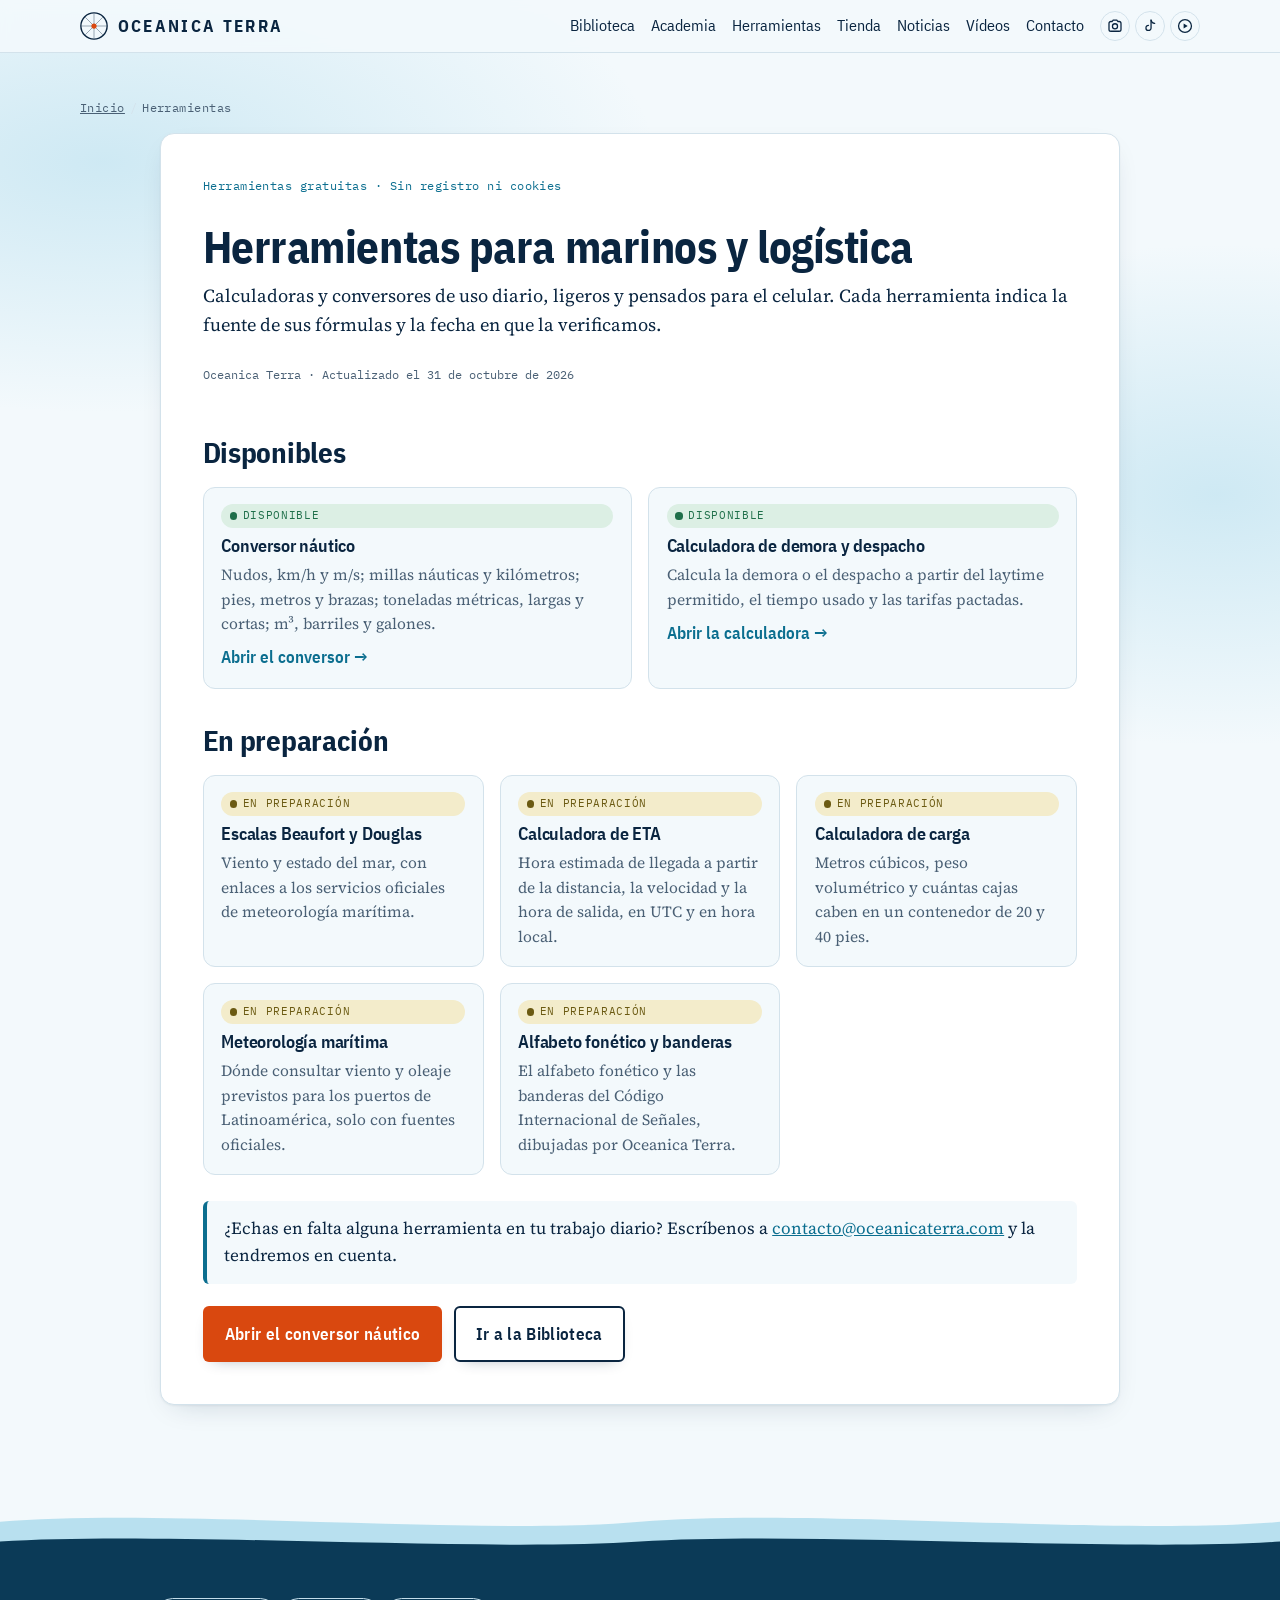
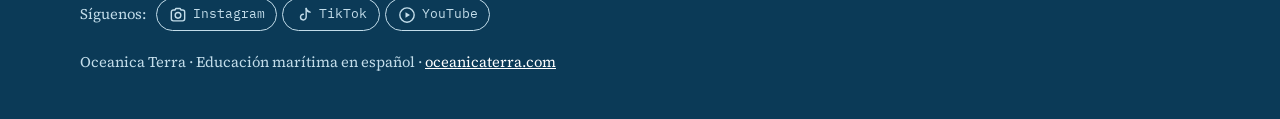
==== herramientas/index.html @ 33fe2b41 "Herramientas: página índice /herramientas/ y conversor náutico (velocidad, distancia, calado, masa, " ====
<!doctype html>
<html lang="es">
<head>
<meta charset="utf-8">
<meta name="viewport" content="width=device-width, initial-scale=1, viewport-fit=cover">
<title>Herramientas para marinos y logística · Oceanica Terra</title>
<meta name="description" content="Herramientas gratuitas para marinos y profesionales de la logística: conversor náutico, calculadora de demora y despacho, y próximamente escalas Beaufort y Douglas, ETA y carga.">
<link rel="canonical" href="https://www.oceanicaterra.com/herramientas/">
<meta name="theme-color" content="#0B2545">
<meta property="og:type" content="website">
<meta property="og:locale" content="es_ES">
<meta property="og:site_name" content="Oceanica Terra">
<meta property="og:title" content="Herramientas para marinos y logística">
<meta property="og:description" content="Herramientas gratuitas para marinos y profesionales de la logística: conversor náutico, calculadora de demora y despacho, y próximamente escalas Beaufort y Douglas, ETA y carga.">
<meta property="og:url" content="https://www.oceanicaterra.com/herramientas/">
<meta property="og:image" content="https://www.oceanicaterra.com/assets/og-oceanica-terra.jpg">
<meta property="og:image:width" content="1200">
<meta property="og:image:height" content="630">
<meta name="twitter:card" content="summary_large_image">
<link rel="icon" href="data:image/svg+xml,%3Csvg xmlns='http://www.w3.org/2000/svg' viewBox='0 0 32 32'%3E%3Ccircle cx='16' cy='16' r='15' fill='%230B2545'/%3E%3Ccircle cx='16' cy='16' r='4' fill='%23D9480F'/%3E%3C/svg%3E">
<link rel="preconnect" href="https://fonts.googleapis.com">
<link rel="preconnect" href="https://fonts.gstatic.com" crossorigin>
<link rel="stylesheet" href="https://fonts.googleapis.com/css2?family=IBM+Plex+Mono:wght@400;500&family=IBM+Plex+Sans+Condensed:wght@500;600;700&family=Source+Serif+4:ital,opsz,wght@0,8..60,400;0,8..60,600;1,8..60,400&display=swap">
<link rel="stylesheet" href="/assets/sitio.css">
<script type="application/ld+json">{"@context": "https://schema.org", "@type": "CollectionPage", "name": "Herramientas para marinos y logística", "description": "Herramientas gratuitas para marinos y profesionales de la logística: conversor náutico, calculadora de demora y despacho, y próximamente escalas Beaufort y Douglas, ETA y carga.", "inLanguage": "es", "url": "https://www.oceanicaterra.com/herramientas/", "publisher": {"@type": "Organization", "name": "Oceanica Terra", "url": "https://www.oceanicaterra.com/"}}</script>
</head>
<body>
<header class="top">
  <div class="wrap">
    <a class="brand" href="/" aria-label="Oceanica Terra, inicio">
      <svg viewBox="0 0 32 32" aria-hidden="true">
        <circle cx="16" cy="16" r="15" fill="none" stroke="currentColor" stroke-width="1.6"/>
        <path d="M16 2 L16 30 M2 16 L30 16 M6 6 L26 26 M26 6 L6 26" stroke="currentColor" stroke-width=".8" opacity=".55"/>
        <circle cx="16" cy="16" r="3" fill="#D9480F"/>
      </svg>
      <span>OCEANICA TERRA</span>
    </a>
    <nav class="links" aria-label="Secciones">
      <a href="/#biblioteca">Biblioteca</a>
      <a href="/#academia">Academia</a>
      <a href="/herramientas/">Herramientas</a>
      <a href="/#publicaciones">Tienda</a>
      <a href="/#actualidad">Noticias</a>
      <a href="/#videos">Vídeos</a>
      <a href="/#contacto">Contacto</a>
      <span class="social" role="group" aria-label="Redes sociales de Oceanica Terra"><a href="https://www.instagram.com/oceanicaterra/" target="_blank" rel="noopener" title="Oceanica Terra en Instagram" aria-label="Oceanica Terra en Instagram (se abre en otra pestaña)"><svg viewBox="0 0 24 24" aria-hidden="true"><path d="M4 8.5A2.5 2.5 0 0 1 6.5 6h1.8l1.2-1.8h5l1.2 1.8h1.8A2.5 2.5 0 0 1 20 8.5v8A2.5 2.5 0 0 1 17.5 19h-11A2.5 2.5 0 0 1 4 16.5z" fill="none" stroke="currentColor" stroke-width="1.7" stroke-linejoin="round"/><circle cx="12" cy="12.4" r="3.4" fill="none" stroke="currentColor" stroke-width="1.7"/></svg><span>Instagram</span></a><a href="https://www.tiktok.com/@oceanicaterra" target="_blank" rel="noopener" title="Oceanica Terra en TikTok" aria-label="Oceanica Terra en TikTok (se abre en otra pestaña)"><svg viewBox="0 0 24 24" aria-hidden="true"><path d="M13.4 4.2v10.3a3.4 3.4 0 1 1-3.4-3.4" fill="none" stroke="currentColor" stroke-width="1.7" stroke-linecap="round" stroke-linejoin="round"/><path d="M13.4 4.2c.5 2.5 2.2 4.1 4.8 4.3" fill="none" stroke="currentColor" stroke-width="1.7" stroke-linecap="round"/></svg><span>TikTok</span></a><a href="https://www.youtube.com/channel/UCG6881kVqyRiSnb0mSk_nrA" target="_blank" rel="noopener" title="Oceanica Terra en YouTube" aria-label="Oceanica Terra en YouTube (se abre en otra pestaña)"><svg viewBox="0 0 24 24" aria-hidden="true"><circle cx="12" cy="12" r="8.6" fill="none" stroke="currentColor" stroke-width="1.7"/><path d="M10.2 8.6v6.8l5.4-3.4z" fill="currentColor"/></svg><span>YouTube</span></a></span>
    </nav>
  </div>
</header>
<main class="page">
  <div class="wrap">
    <nav class="crumbs" aria-label="Miga de pan"><ol><li><a href="/">Inicio</a></li><li aria-current="page">Herramientas</li></ol></nav>
    <article class="doc wide">
      <div class="doc-head">
        <p class="meta">Herramientas gratuitas · Sin registro ni cookies</p>
        <h1>Herramientas para marinos y logística</h1>
        <p class="doc-lede">Calculadoras y conversores de uso diario, ligeros y pensados para el celular. Cada herramienta indica la fuente de sus fórmulas y la fecha en que la verificamos.</p>
        <p class="byline">Oceanica Terra · Actualizado el 31 de octubre de 2026</p>
      </div>

      <h2>Disponibles</h2>
      <div class="tools-grid">
        <a class="tool-card" id="conversor" href="/herramientas/conversor-nautico.html">
          <span class="chip on">Disponible</span>
          <h3>Conversor náutico</h3>
          <p>Nudos, km/h y m/s; millas náuticas y kilómetros; pies, metros y brazas; toneladas métricas, largas y cortas; m³, barriles y galones.</p>
          <span class="go">Abrir el conversor →</span>
        </a>
        <a class="tool-card" href="/#ejercicios">
          <span class="chip on">Disponible</span>
          <h3>Calculadora de demora y despacho</h3>
          <p>Calcula la demora o el despacho a partir del laytime permitido, el tiempo usado y las tarifas pactadas.</p>
          <span class="go">Abrir la calculadora →</span>
        </a>
      </div>

      <h2>En preparación</h2>
      <div class="tools-grid">
        <div class="tool-card"><span class="chip soon">En preparación</span><h3>Escalas Beaufort y Douglas</h3><p>Viento y estado del mar, con enlaces a los servicios oficiales de meteorología marítima.</p></div>
        <div class="tool-card"><span class="chip soon">En preparación</span><h3>Calculadora de ETA</h3><p>Hora estimada de llegada a partir de la distancia, la velocidad y la hora de salida, en UTC y en hora local.</p></div>
        <div class="tool-card"><span class="chip soon">En preparación</span><h3>Calculadora de carga</h3><p>Metros cúbicos, peso volumétrico y cuántas cajas caben en un contenedor de 20 y 40 pies.</p></div>
        <div class="tool-card"><span class="chip soon">En preparación</span><h3>Meteorología marítima</h3><p>Dónde consultar viento y oleaje previstos para los puertos de Latinoamérica, solo con fuentes oficiales.</p></div>
        <div class="tool-card"><span class="chip soon">En preparación</span><h3>Alfabeto fonético y banderas</h3><p>El alfabeto fonético y las banderas del Código Internacional de Señales, dibujadas por Oceanica Terra.</p></div>
      </div>

      <div class="note">¿Echas en falta alguna herramienta en tu trabajo diario? Escríbenos a <a href="mailto:contacto@oceanicaterra.com?subject=Idea de herramienta">contacto@oceanicaterra.com</a> y la tendremos en cuenta.</div>
      <div class="ctas">
        <a class="btn btn-primary" href="/herramientas/conversor-nautico.html">Abrir el conversor náutico</a>
        <a class="btn btn-ghost" href="/#biblioteca">Ir a la Biblioteca</a>
      </div>
    </article>
  </div>
</main>
<div class="shore" aria-hidden="true"><svg class="s1" viewBox="0 0 2880 100" preserveAspectRatio="none"><path d="M0 40 C180 24 540 56 720 40 C900 24 1260 56 1440 40 C1620 24 1980 56 2160 40 C2340 24 2700 56 2880 40 V100 H0 Z"/></svg><svg class="s2" viewBox="0 0 2880 100" preserveAspectRatio="none"><path d="M0 62 C180 50 540 74 720 62 C900 50 1260 74 1440 62 C1620 50 1980 74 2160 62 C2340 50 2700 74 2880 62 V100 H0 Z"/></svg></div>
<footer>
  <div class="wrap">
    <p class="social-row">Síguenos: <span class="social foot" role="group" aria-label="Redes sociales de Oceanica Terra"><a href="https://www.instagram.com/oceanicaterra/" target="_blank" rel="noopener" title="Oceanica Terra en Instagram" aria-label="Oceanica Terra en Instagram (se abre en otra pestaña)"><svg viewBox="0 0 24 24" aria-hidden="true"><path d="M4 8.5A2.5 2.5 0 0 1 6.5 6h1.8l1.2-1.8h5l1.2 1.8h1.8A2.5 2.5 0 0 1 20 8.5v8A2.5 2.5 0 0 1 17.5 19h-11A2.5 2.5 0 0 1 4 16.5z" fill="none" stroke="currentColor" stroke-width="1.7" stroke-linejoin="round"/><circle cx="12" cy="12.4" r="3.4" fill="none" stroke="currentColor" stroke-width="1.7"/></svg><span>Instagram</span></a><a href="https://www.tiktok.com/@oceanicaterra" target="_blank" rel="noopener" title="Oceanica Terra en TikTok" aria-label="Oceanica Terra en TikTok (se abre en otra pestaña)"><svg viewBox="0 0 24 24" aria-hidden="true"><path d="M13.4 4.2v10.3a3.4 3.4 0 1 1-3.4-3.4" fill="none" stroke="currentColor" stroke-width="1.7" stroke-linecap="round" stroke-linejoin="round"/><path d="M13.4 4.2c.5 2.5 2.2 4.1 4.8 4.3" fill="none" stroke="currentColor" stroke-width="1.7" stroke-linecap="round"/></svg><span>TikTok</span></a><a href="https://www.youtube.com/channel/UCG6881kVqyRiSnb0mSk_nrA" target="_blank" rel="noopener" title="Oceanica Terra en YouTube" aria-label="Oceanica Terra en YouTube (se abre en otra pestaña)"><svg viewBox="0 0 24 24" aria-hidden="true"><circle cx="12" cy="12" r="8.6" fill="none" stroke="currentColor" stroke-width="1.7"/><path d="M10.2 8.6v6.8l5.4-3.4z" fill="currentColor"/></svg><span>YouTube</span></a></span></p>
    <p>Oceanica Terra · Educación marítima en español · <a href="/">oceanicaterra.com</a></p>
  </div>
</footer>
</body>
</html>
---- assets/sitio.css ----
/* Oceanica Terra — estilo compartido de las páginas internas (/articulos/, /buques/, /academia/ y 404).
   Mismos colores, tipografías y componentes que index.html. Sin librerías ni cookies. */
:root {
  --paper: #F3F9FC; --surface: #FFFFFF; --ink: #0A2540; --muted: #4A6075; --rule: #D3E2EB;
  --accent: #D9480F; --accent-ink: #0B6E8F; --on-accent: #FFFFFF;
  --good: #1F6F4A; --good-bg: #DCEFE4; --wait: #6B5A12; --wait-bg: #F3ECCB;
  --sea-2: #B5E1F0; --sea-3: #6FC0DE; --sea-line: #BFE3F0; --glow: rgba(111, 192, 222, .28);
  --deep: #0B3A57; --deep-fg: #FFFFFF; --deep-soft: #C3DDEA;
  --shadow: 0 1px 2px rgba(10, 37, 64, .05), 0 10px 28px -14px rgba(10, 37, 64, .22);
  --font-display: "IBM Plex Sans Condensed", "Arial Narrow", "Helvetica Neue", Arial, sans-serif;
  --font-body: "Source Serif 4", Georgia, "Times New Roman", serif;
  --font-mono: "IBM Plex Mono", ui-monospace, "SFMono-Regular", Menlo, Consolas, monospace;
  color-scheme: light;
  padding-top: env(safe-area-inset-top, 0px); padding-bottom: env(safe-area-inset-bottom, 0px);
}
* { box-sizing: border-box; }
html { scroll-behavior: smooth; }
@media (prefers-reduced-motion: reduce) { html { scroll-behavior: auto; } }
body {
  margin: 0; background-color: var(--paper); color: var(--ink);
  background-image:
    radial-gradient(ellipse 70% 45% at 8% 18%, var(--glow), transparent 62%),
    radial-gradient(ellipse 60% 45% at 95% 55%, var(--glow), transparent 62%);
  background-attachment: fixed;
  font-family: var(--font-body); font-size: 1.0625rem; line-height: 1.6;
  -webkit-font-smoothing: antialiased; overflow-wrap: break-word;
}
img, svg { max-width: 100%; }
[hidden] { display: none !important; }
.wrap { max-width: 72rem; margin: 0 auto; padding-left: max(16px, env(safe-area-inset-left, 0px)); padding-right: max(16px, env(safe-area-inset-right, 0px)); }
h1, h2, h3, h4 { font-family: var(--font-display); line-height: 1.12; text-wrap: balance; margin: 0; letter-spacing: -.01em; }
a { color: var(--accent-ink); }
.label { font-family: var(--font-mono); font-size: .74rem; letter-spacing: .12em; text-transform: uppercase; color: var(--muted); }
.muted { color: var(--muted); }
:focus-visible { outline: 2px solid var(--accent); outline-offset: 3px; border-radius: 2px; }
.chip { display: inline-flex; align-items: center; gap: .35rem; font-family: var(--font-mono); font-size: .7rem; letter-spacing: .06em; text-transform: uppercase; padding: .18rem .55rem; border-radius: 999px; white-space: nowrap; }
.chip::before { content: ""; width: .45rem; height: .45rem; border-radius: 50%; background: currentColor; }
.chip.on { color: var(--good); background: var(--good-bg); }
.chip.soon { color: var(--wait); background: var(--wait-bg); }

/* Cabecera */
header.top { position: sticky; top: env(safe-area-inset-top, 0px); z-index: 5; background: color-mix(in srgb, var(--paper) 93%, transparent); backdrop-filter: blur(6px); border-bottom: 1px solid var(--rule); }
header.top .wrap { display: flex; align-items: center; justify-content: space-between; gap: .8rem 1.2rem; padding-block: .7rem; flex-wrap: wrap; }
.brand { display: flex; align-items: center; gap: .6rem; text-decoration: none; color: var(--ink); }
.brand svg { width: 28px; height: 28px; flex: none; }
.brand span { font-family: var(--font-display); font-weight: 700; font-size: 1.05rem; letter-spacing: .14em; }
nav.links { display: flex; gap: .4rem 1rem; flex-wrap: wrap; align-items: center; font-family: var(--font-display); font-size: .98rem; }
nav.links a { color: var(--ink); text-decoration: none; }
nav.links a:hover { color: var(--accent-ink); }
.social { display: inline-flex; gap: .35rem; align-items: center; }
.social a { display: inline-flex; align-items: center; gap: .3rem; padding: .22rem .55rem; border: 1px solid var(--rule); border-radius: 999px; color: var(--ink); text-decoration: none; font-family: var(--font-mono); font-size: .74rem; line-height: 1; }
.social a:hover, .social a:focus-visible { color: var(--accent-ink); border-color: currentColor; }
.social svg { width: 18px; height: 18px; flex: none; }
header.top .social span { position: absolute; width: 1px; height: 1px; overflow: hidden; clip: rect(0 0 0 0); white-space: nowrap; }
header.top .social a { padding: .3rem; }
.social.foot a { color: var(--deep-soft); border-color: currentColor; font-size: .8rem; padding: .35rem .7rem; }
.social.foot a:hover, .social.foot a:focus-visible { color: #fff; }
.social.foot svg { width: 20px; height: 20px; }
.social-row { display: flex; flex-wrap: wrap; align-items: center; gap: .6rem; margin: 0; }

/* Botones */
.btn { box-shadow: 0 6px 16px -10px rgba(10, 37, 64, .45); display: inline-flex; align-items: center; justify-content: center; gap: .5rem; font-family: var(--font-display); font-weight: 600; font-size: 1.05rem; letter-spacing: .02em; padding: .78rem 1.25rem; border-radius: 6px; text-decoration: none; cursor: pointer; border: 2px solid transparent; }
.btn-primary { background: var(--accent); color: var(--on-accent); }
.btn-primary:hover { filter: brightness(1.06); }
.btn-ghost { border-color: var(--ink); color: var(--ink); background: transparent; }
.btn-ghost:hover { background: var(--surface); }
.ctas { display: flex; flex-wrap: wrap; gap: .7rem; margin-top: 1.4rem; }

/* Miga de pan */
.crumbs { font-family: var(--font-mono); font-size: .76rem; letter-spacing: .04em; color: var(--muted); margin: 1.6rem 0 0; }
.crumbs ol { list-style: none; display: flex; flex-wrap: wrap; gap: .3rem; padding: 0; margin: 0; }
.crumbs li + li::before { content: "/"; margin-right: .3rem; color: var(--rule); }
.crumbs a { color: var(--muted); }

/* Página de lectura (artículo, guía, lección) */
.page { padding-block: 1.2rem 3rem; }
.doc { background: var(--surface); border: 1px solid var(--rule); border-radius: 14px; box-shadow: var(--shadow); padding: clamp(1.2rem, 4vw, 2.6rem); max-width: 50rem; margin: 1rem auto 0; }
.doc-head { display: grid; gap: .6rem; margin-bottom: 1.6rem; }
.doc-head .meta { font-family: var(--font-mono); font-size: .76rem; color: var(--accent-ink); letter-spacing: .04em; }
.doc-head h1 { font-size: clamp(1.9rem, 5vw, 2.8rem); font-weight: 700; }
.doc-lede { font-size: 1.15rem; color: var(--ink); }
.byline { font-family: var(--font-mono); font-size: .76rem; color: var(--muted); }
.doc h2 { font-size: clamp(1.4rem, 3.4vw, 1.8rem); font-weight: 700; margin: 2.2rem 0 .7rem; }
.doc h3 { font-size: 1.18rem; font-weight: 600; margin: 1.6rem 0 .5rem; }
.doc p { margin: 0 0 1rem; }
.doc ul, .doc ol { margin: 0 0 1rem; padding-left: 1.4rem; }
.doc li { margin-bottom: .35rem; }
.doc .table-wrap { overflow-x: auto; margin: 0 0 1.2rem; }
.doc table { border-collapse: collapse; width: 100%; font-size: .96rem; }
.doc th, .doc td { text-align: left; vertical-align: top; padding: .55rem .6rem; border-bottom: 1px solid var(--rule); }
.doc th { font-family: var(--font-mono); font-size: .72rem; letter-spacing: .08em; text-transform: uppercase; color: var(--muted); font-weight: 500; }
.doc figure { margin: 1.4rem 0; }
.doc figcaption { font-size: .9rem; color: var(--muted); margin-top: .4rem; }
.note { background: var(--paper); border-left: 4px solid var(--accent-ink); border-radius: 6px; padding: .9rem 1.1rem; margin: 0 0 1.2rem; }
.note.warn { border-left-color: var(--accent); }
.sources { border-top: 1px solid var(--rule); margin-top: 2.4rem; padding-top: 1.2rem; font-size: .95rem; }
.sources h2 { margin-top: 0; font-size: 1.2rem; }
.sources li { margin-bottom: .5rem; }
.disclaimer { font-size: .9rem; color: var(--muted); margin-top: 1.6rem; }

/* Pie */
.shore { position: relative; height: clamp(50px, 7vw, 90px); overflow: hidden; margin-top: 2rem; }
.shore svg { position: absolute; bottom: -1px; left: 0; width: 200%; max-width: none; height: 100%; }
.shore .s1 path { fill: var(--sea-3); opacity: .45; }
.shore .s2 path { fill: var(--deep); }
@media (prefers-reduced-motion: no-preference) {
  .shore .s1 { animation: drift 30s linear infinite reverse; }
  .shore .s2 { animation: drift 22s linear infinite; }
}
@keyframes drift { from { transform: translateX(0); } to { transform: translateX(-50%); } }
footer { background: var(--deep); padding-block: 1.5rem 2.8rem; font-size: .92rem; color: var(--deep-soft); }
footer .wrap { display: grid; gap: 1.2rem; }
footer a { color: var(--deep-fg); }
footer p { margin: 0; }

@media (max-width: 640px) {
  header.top .wrap { padding-block: .55rem; }
  nav.links { font-size: .92rem; gap: .3rem .8rem; }
  .doc { border-radius: 10px; }
}

/* Herramientas (/herramientas/): conversores y calculadoras ligeras, sin librerías */
.doc.wide { max-width: 60rem; }
.tools-grid { display: grid; gap: 1rem; grid-template-columns: repeat(auto-fit, minmax(15.5rem, 1fr)); margin: 1.2rem 0 1.6rem; }
.tool-card { display: grid; gap: .45rem; align-content: start; background: var(--paper); border: 1px solid var(--rule); border-radius: 12px; padding: 1rem 1.1rem; text-decoration: none; color: var(--ink); }
a.tool-card:hover, a.tool-card:focus-visible { border-color: var(--accent-ink); box-shadow: var(--shadow); }
.tool-card h3 { margin: 0; font-size: 1.15rem; }
.tool-card p { margin: 0; font-size: .97rem; color: var(--muted); }
.tool-card .go { font-family: var(--font-display); font-weight: 600; color: var(--accent-ink); }
.conv { background: var(--paper); border: 1px solid var(--rule); border-radius: 12px; padding: 1rem 1.1rem 1.1rem; margin: 0 0 1.2rem; }
.conv h2 { margin: 0 0 .25rem; font-size: 1.25rem; }
.conv > p { margin: 0 0 .8rem; font-size: .95rem; color: var(--muted); }
.conv-fields { display: grid; gap: .7rem; grid-template-columns: repeat(auto-fit, minmax(10.5rem, 1fr)); }
.conv label { display: grid; gap: .25rem; font-family: var(--font-mono); font-size: .74rem; letter-spacing: .04em; color: var(--muted); }
.conv input { width: 100%; min-width: 0; font: 600 1.15rem/1.2 var(--font-mono); color: var(--ink); background: var(--surface); border: 1px solid var(--rule); border-radius: 8px; padding: .6rem .7rem; }
.conv input:focus { outline: 2px solid var(--accent-ink); outline-offset: 1px; border-color: transparent; }
.conv input[aria-invalid="true"] { border-color: var(--accent); }
.conv .err { min-height: 1.2em; margin: .4rem 0 0; font-size: .85rem; color: var(--accent); }
.conv .reset { margin-top: .4rem; font: 500 .8rem var(--font-mono); background: none; border: 1px solid var(--rule); border-radius: 999px; padding: .25rem .7rem; color: var(--muted); cursor: pointer; }
.conv .reset:hover { color: var(--accent-ink); border-color: currentColor; }
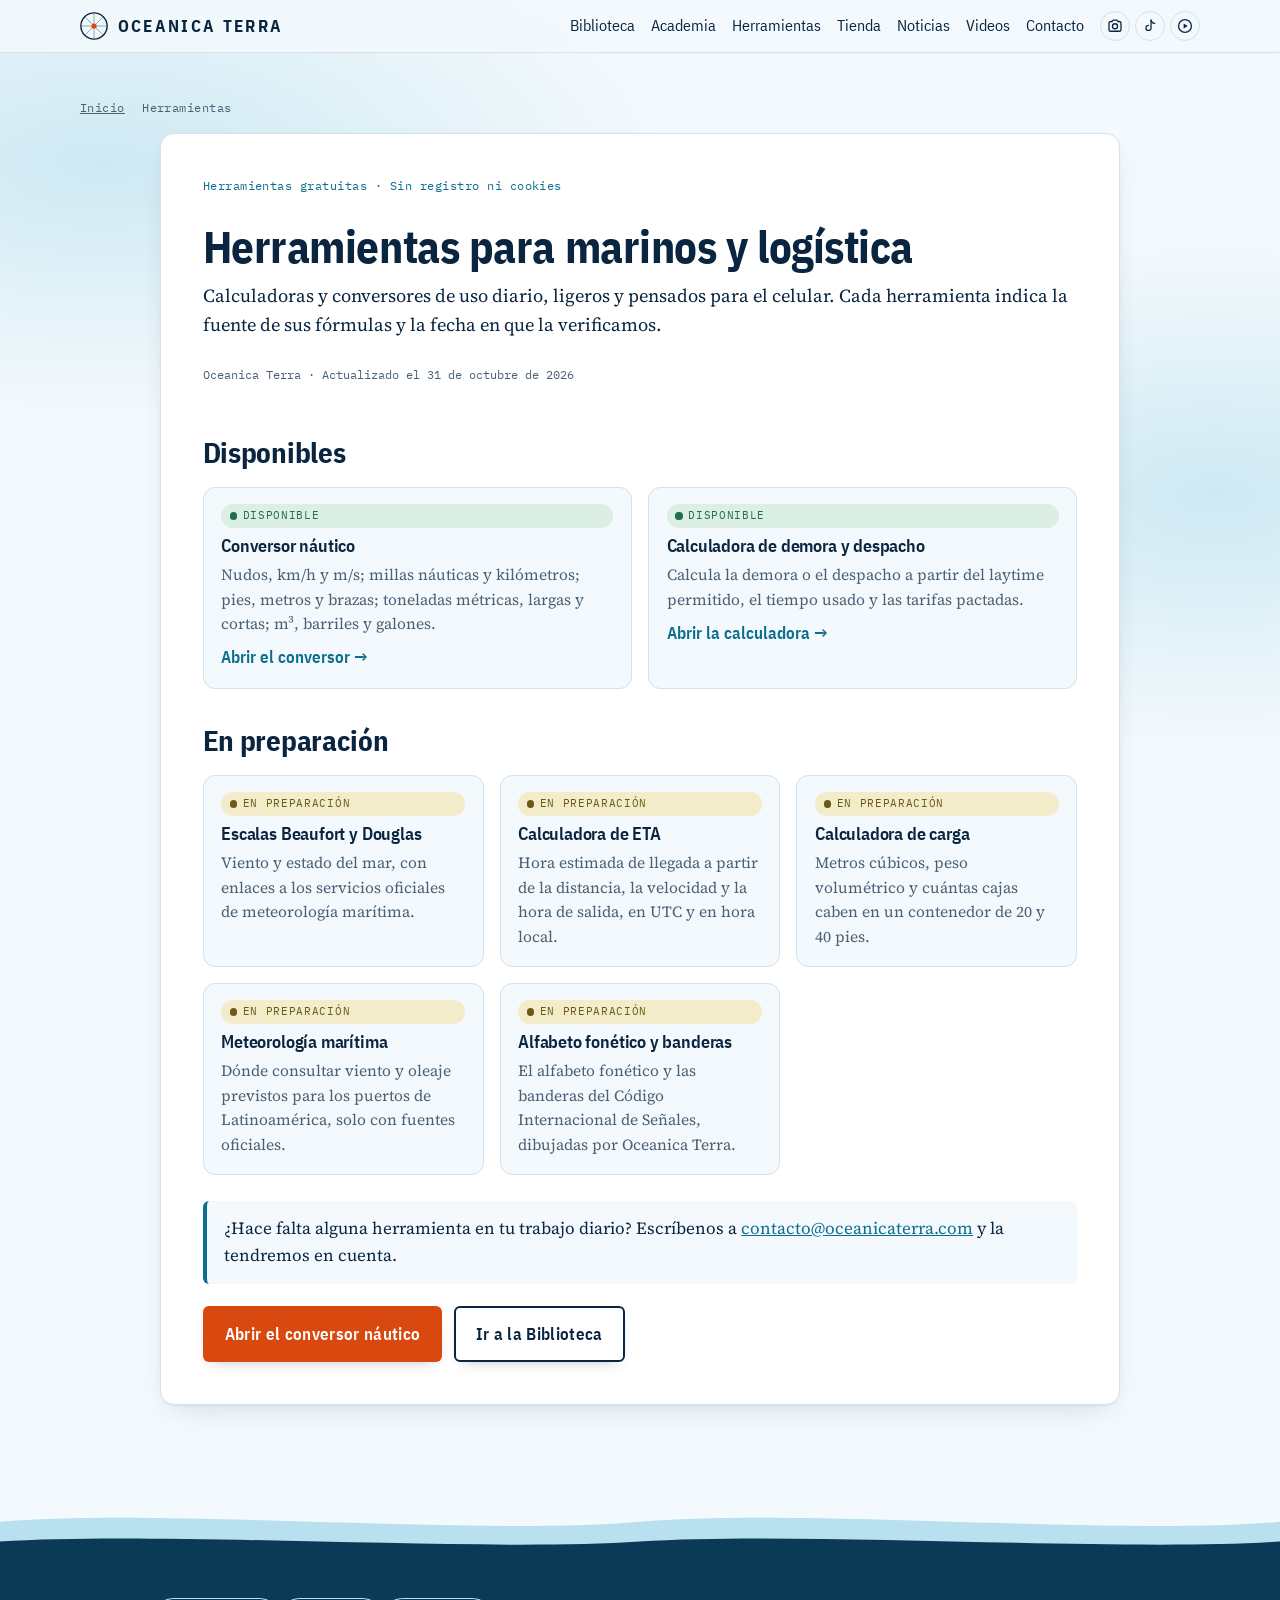
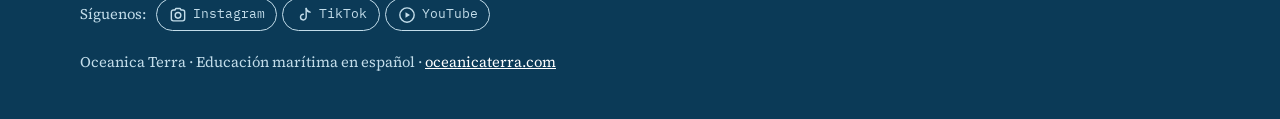
==== commit 56fd2bbe: "Español latinoamericano: videos, podcasts, «¿Hace falta alguna herramienta…?», «en vivo», «al instan" ====
--- a/herramientas/index.html
+++ b/herramientas/index.html
@@ -41,7 +41,7 @@
       <a href="/herramientas/">Herramientas</a>
       <a href="/#publicaciones">Tienda</a>
       <a href="/#actualidad">Noticias</a>
-      <a href="/#videos">Vídeos</a>
+      <a href="/#videos">Videos</a>
       <a href="/#contacto">Contacto</a>
       <span class="social" role="group" aria-label="Redes sociales de Oceanica Terra"><a href="https://www.instagram.com/oceanicaterra/" target="_blank" rel="noopener" title="Oceanica Terra en Instagram" aria-label="Oceanica Terra en Instagram (se abre en otra pestaña)"><svg viewBox="0 0 24 24" aria-hidden="true"><path d="M4 8.5A2.5 2.5 0 0 1 6.5 6h1.8l1.2-1.8h5l1.2 1.8h1.8A2.5 2.5 0 0 1 20 8.5v8A2.5 2.5 0 0 1 17.5 19h-11A2.5 2.5 0 0 1 4 16.5z" fill="none" stroke="currentColor" stroke-width="1.7" stroke-linejoin="round"/><circle cx="12" cy="12.4" r="3.4" fill="none" stroke="currentColor" stroke-width="1.7"/></svg><span>Instagram</span></a><a href="https://www.tiktok.com/@oceanicaterra" target="_blank" rel="noopener" title="Oceanica Terra en TikTok" aria-label="Oceanica Terra en TikTok (se abre en otra pestaña)"><svg viewBox="0 0 24 24" aria-hidden="true"><path d="M13.4 4.2v10.3a3.4 3.4 0 1 1-3.4-3.4" fill="none" stroke="currentColor" stroke-width="1.7" stroke-linecap="round" stroke-linejoin="round"/><path d="M13.4 4.2c.5 2.5 2.2 4.1 4.8 4.3" fill="none" stroke="currentColor" stroke-width="1.7" stroke-linecap="round"/></svg><span>TikTok</span></a><a href="https://www.youtube.com/channel/UCG6881kVqyRiSnb0mSk_nrA" target="_blank" rel="noopener" title="Oceanica Terra en YouTube" aria-label="Oceanica Terra en YouTube (se abre en otra pestaña)"><svg viewBox="0 0 24 24" aria-hidden="true"><circle cx="12" cy="12" r="8.6" fill="none" stroke="currentColor" stroke-width="1.7"/><path d="M10.2 8.6v6.8l5.4-3.4z" fill="currentColor"/></svg><span>YouTube</span></a></span>
     </nav>
@@ -83,7 +83,7 @@
         <div class="tool-card"><span class="chip soon">En preparación</span><h3>Alfabeto fonético y banderas</h3><p>El alfabeto fonético y las banderas del Código Internacional de Señales, dibujadas por Oceanica Terra.</p></div>
       </div>
 
-      <div class="note">¿Echas en falta alguna herramienta en tu trabajo diario? Escríbenos a <a href="mailto:contacto@oceanicaterra.com?subject=Idea de herramienta">contacto@oceanicaterra.com</a> y la tendremos en cuenta.</div>
+      <div class="note">¿Hace falta alguna herramienta en tu trabajo diario? Escríbenos a <a href="mailto:contacto@oceanicaterra.com?subject=Idea de herramienta">contacto@oceanicaterra.com</a> y la tendremos en cuenta.</div>
       <div class="ctas">
         <a class="btn btn-primary" href="/herramientas/conversor-nautico.html">Abrir el conversor náutico</a>
         <a class="btn btn-ghost" href="/#biblioteca">Ir a la Biblioteca</a>
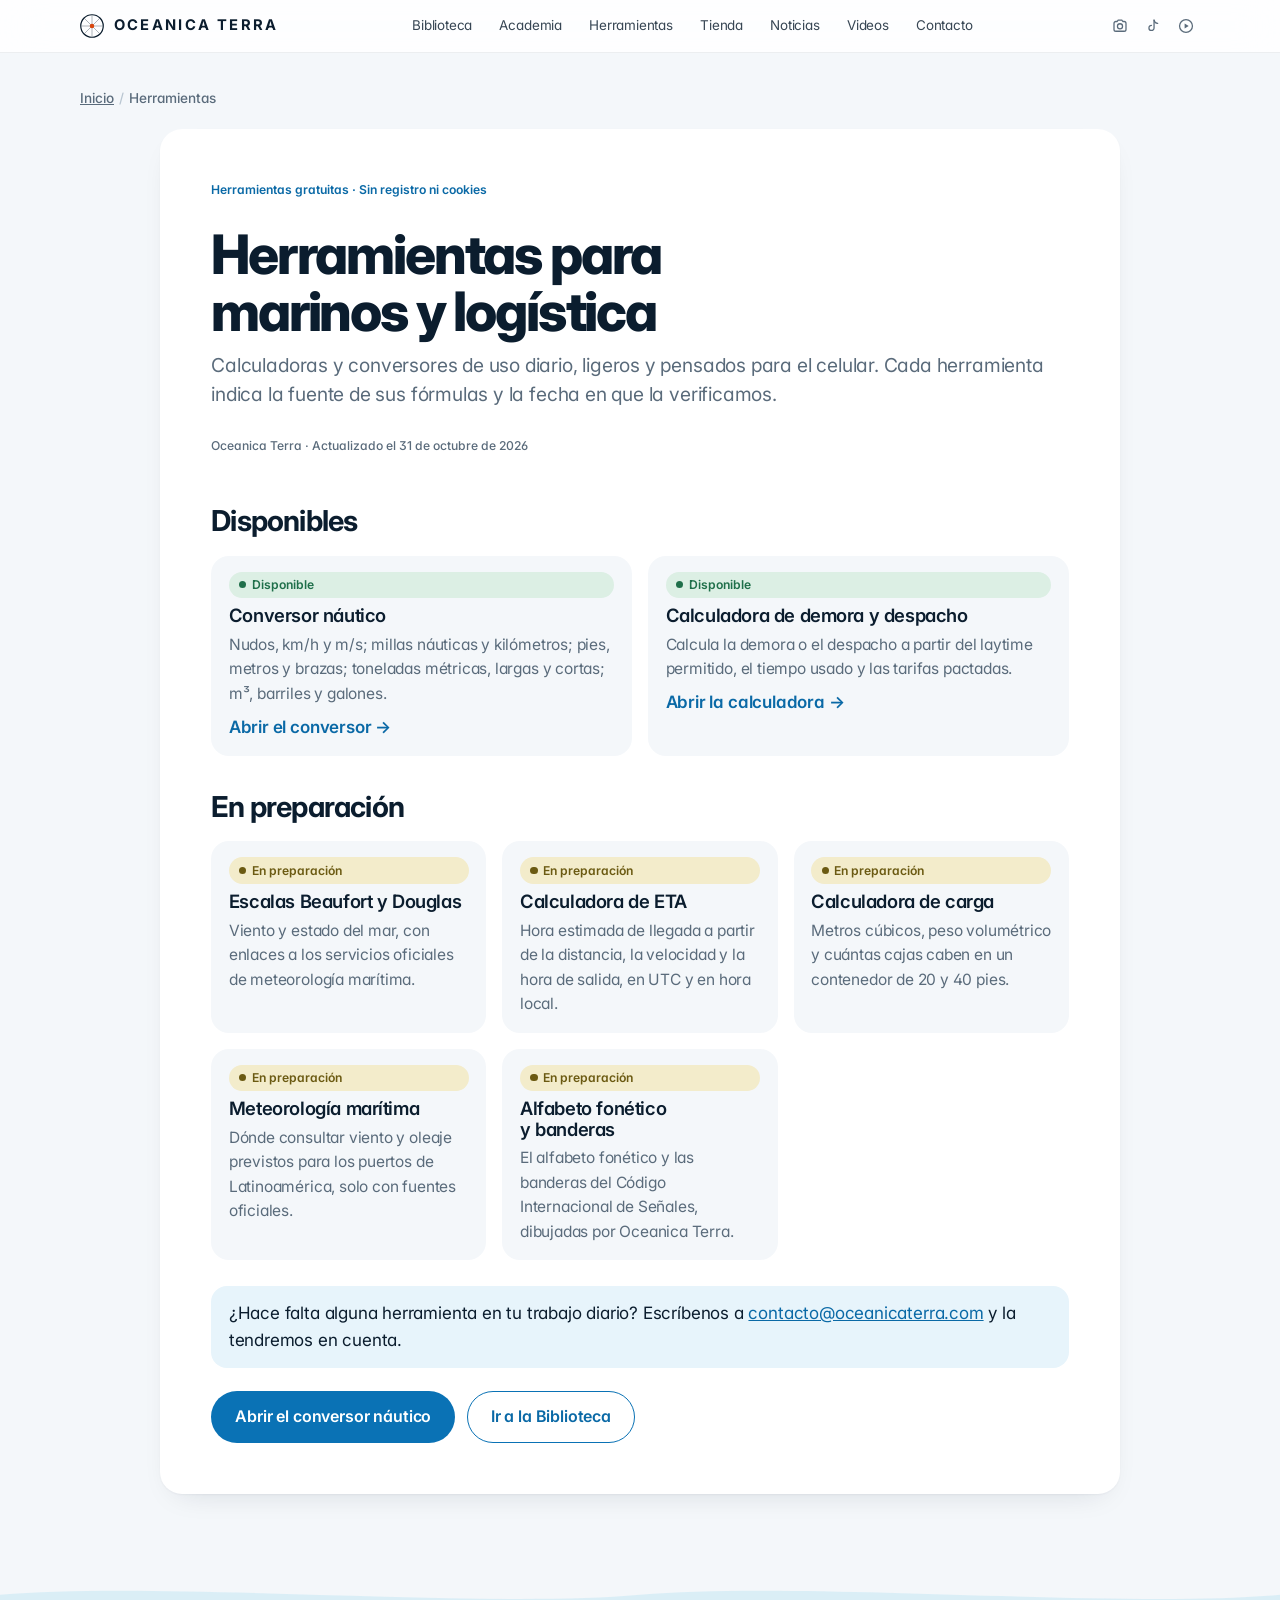
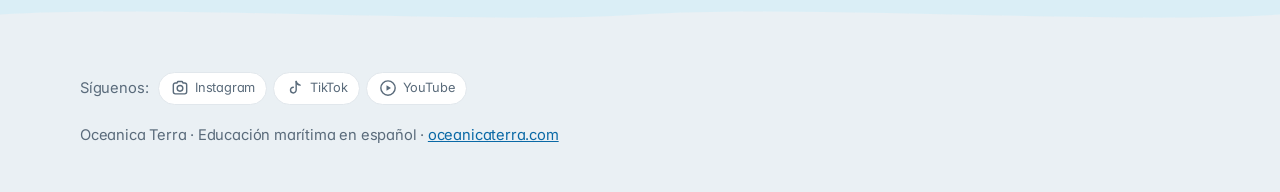
==== commit 7718e4e7: "Diseño B «Apple + mar» en toda la web y guía gratis de GMDSS - Letra Inter (licencia SIL OFL), color" ====
--- a/herramientas/index.html
+++ b/herramientas/index.html
@@ -20,13 +20,13 @@
 <link rel="icon" href="data:image/svg+xml,%3Csvg xmlns='http://www.w3.org/2000/svg' viewBox='0 0 32 32'%3E%3Ccircle cx='16' cy='16' r='15' fill='%230B2545'/%3E%3Ccircle cx='16' cy='16' r='4' fill='%23D9480F'/%3E%3C/svg%3E">
 <link rel="preconnect" href="https://fonts.googleapis.com">
 <link rel="preconnect" href="https://fonts.gstatic.com" crossorigin>
-<link rel="stylesheet" href="https://fonts.googleapis.com/css2?family=IBM+Plex+Mono:wght@400;500&family=IBM+Plex+Sans+Condensed:wght@500;600;700&family=Source+Serif+4:ital,opsz,wght@0,8..60,400;0,8..60,600;1,8..60,400&display=swap">
+<link rel="stylesheet" href="https://fonts.googleapis.com/css2?family=Inter:wght@400;500;600;700;800&display=swap">
 <link rel="stylesheet" href="/assets/sitio.css">
 <script type="application/ld+json">{"@context": "https://schema.org", "@type": "CollectionPage", "name": "Herramientas para marinos y logística", "description": "Herramientas gratuitas para marinos y profesionales de la logística: conversor náutico, calculadora de demora y despacho, y próximamente escalas Beaufort y Douglas, ETA y carga.", "inLanguage": "es", "url": "https://www.oceanicaterra.com/herramientas/", "publisher": {"@type": "Organization", "name": "Oceanica Terra", "url": "https://www.oceanicaterra.com/"}}</script>
 </head>
 <body>
 <header class="top">
-  <div class="wrap">
+  <div class="wrap gn-bar">
     <a class="brand" href="/" aria-label="Oceanica Terra, inicio">
       <svg viewBox="0 0 32 32" aria-hidden="true">
         <circle cx="16" cy="16" r="15" fill="none" stroke="currentColor" stroke-width="1.6"/>
@@ -35,18 +35,14 @@
       </svg>
       <span>OCEANICA TERRA</span>
     </a>
-    <nav class="links" aria-label="Secciones">
-      <a href="/#biblioteca">Biblioteca</a>
-      <a href="/#academia">Academia</a>
-      <a href="/herramientas/">Herramientas</a>
-      <a href="/#publicaciones">Tienda</a>
-      <a href="/#actualidad">Noticias</a>
-      <a href="/#videos">Videos</a>
-      <a href="/#contacto">Contacto</a>
-      <span class="social" role="group" aria-label="Redes sociales de Oceanica Terra"><a href="https://www.instagram.com/oceanicaterra/" target="_blank" rel="noopener" title="Oceanica Terra en Instagram" aria-label="Oceanica Terra en Instagram (se abre en otra pestaña)"><svg viewBox="0 0 24 24" aria-hidden="true"><path d="M4 8.5A2.5 2.5 0 0 1 6.5 6h1.8l1.2-1.8h5l1.2 1.8h1.8A2.5 2.5 0 0 1 20 8.5v8A2.5 2.5 0 0 1 17.5 19h-11A2.5 2.5 0 0 1 4 16.5z" fill="none" stroke="currentColor" stroke-width="1.7" stroke-linejoin="round"/><circle cx="12" cy="12.4" r="3.4" fill="none" stroke="currentColor" stroke-width="1.7"/></svg><span>Instagram</span></a><a href="https://www.tiktok.com/@oceanicaterra" target="_blank" rel="noopener" title="Oceanica Terra en TikTok" aria-label="Oceanica Terra en TikTok (se abre en otra pestaña)"><svg viewBox="0 0 24 24" aria-hidden="true"><path d="M13.4 4.2v10.3a3.4 3.4 0 1 1-3.4-3.4" fill="none" stroke="currentColor" stroke-width="1.7" stroke-linecap="round" stroke-linejoin="round"/><path d="M13.4 4.2c.5 2.5 2.2 4.1 4.8 4.3" fill="none" stroke="currentColor" stroke-width="1.7" stroke-linecap="round"/></svg><span>TikTok</span></a><a href="https://www.youtube.com/channel/UCG6881kVqyRiSnb0mSk_nrA" target="_blank" rel="noopener" title="Oceanica Terra en YouTube" aria-label="Oceanica Terra en YouTube (se abre en otra pestaña)"><svg viewBox="0 0 24 24" aria-hidden="true"><circle cx="12" cy="12" r="8.6" fill="none" stroke="currentColor" stroke-width="1.7"/><path d="M10.2 8.6v6.8l5.4-3.4z" fill="currentColor"/></svg><span>YouTube</span></a></span>
+    <button type="button" class="gn-burger" aria-expanded="false" aria-controls="gn-menu" aria-label="Abrir el menú"><span><i></i><i></i></span></button>
+    <nav class="links gn-menu" id="gn-menu" aria-label="Secciones">
+      <ul class="gn-list"><li class="gn-item" data-menu="bib"><a class="gn-top" href="/#biblioteca">Biblioteca</a><button type="button" class="gn-exp" aria-expanded="false" aria-controls="fly-bib" aria-label="Ver opciones de Biblioteca"><svg viewBox="0 0 16 16" aria-hidden="true"><path d="M3.5 6l4.5 4.5L12.5 6" fill="none" stroke="currentColor" stroke-width="1.6" stroke-linecap="round" stroke-linejoin="round"/></svg></button><div class="gn-flyout" id="fly-bib"><div class="wrap gn-fly-in"><div class="gn-col gn-big"><p class="gn-k">Explorar la biblioteca</p><ul><li><a href="/#biblioteca" data-tab="t-buques">Tipos de buque</a></li><li><a href="/#biblioteca" data-tab="t-logistica">Transporte y logística</a></li><li><a href="/#biblioteca" data-tab="t-ingenieria">Construcción e ingeniería</a></li><li><a href="/#biblioteca" data-tab="t-navegacion">Navegación y cubierta</a></li><li><a href="/#biblioteca" data-tab="t-seguridad">Seguridad y medio ambiente</a></li><li><a href="/#biblioteca" data-tab="t-convenios">Convenios e instituciones</a></li></ul></div><div class="gn-col gn-small"><p class="gn-k">Artículos</p><ul><li><a href="/articulos/conocimiento-de-embarque.html">El conocimiento de embarque, campo por campo</a></li><li><a href="/articulos/solas-en-10-minutos.html">SOLAS en 10 minutos</a></li><li><a href="/articulos/fob-frente-a-cif.html">FOB frente a CIF sin confusiones</a></li><li><a href="/#plataforma">Qué encontrarás en Oceanica Terra</a></li></ul></div><figure class="gn-pic" aria-hidden="true"><div class="tile"><svg class="ico" viewBox="0 0 48 48" aria-hidden="true" fill="none" stroke="currentColor" stroke-width="1.8" stroke-linecap="round" stroke-linejoin="round"><path d="M24 14C20 11 14 10 8 11v25c6-1 12 0 16 3 4-3 10-4 16-3V11c-6-1-12 0-16 3zM24 14v25"/><path d="M12 18c3-.4 6 0 8 1M12 24c3-.4 6 0 8 1M28 19c2-1 5-1.4 8-1M28 25c2-1 5-1.4 8-1" stroke-opacity=".5"/></svg></div><figcaption>Del casco al contrato: fichas y artículos con fuentes.</figcaption></figure></div></div></li><li class="gn-item" data-menu="aca"><a class="gn-top" href="/#academia">Academia</a><button type="button" class="gn-exp" aria-expanded="false" aria-controls="fly-aca" aria-label="Ver opciones de Academia"><svg viewBox="0 0 16 16" aria-hidden="true"><path d="M3.5 6l4.5 4.5L12.5 6" fill="none" stroke="currentColor" stroke-width="1.6" stroke-linecap="round" stroke-linejoin="round"/></svg></button><div class="gn-flyout" id="fly-aca"><div class="wrap gn-fly-in"><div class="gn-col gn-big"><p class="gn-k">Academia</p><ul><li><a href="/#academia">Plan de estudios: 20 módulos</a></li><li><a href="/#academia">Módulo 11 · Fletamentos y mercados de fletes</a></li></ul></div><div class="gn-col gn-small"><p class="gn-k">Formatos</p><ul><li><a href="/#academia">Cursos grabados</a></li><li><a href="/#academia">Webinars y talleres</a></li><li><a href="/#contacto">Formación para empresas y escuelas</a></li></ul></div><figure class="gn-pic" aria-hidden="true"><div class="tile"><svg class="ico" viewBox="0 0 48 48" aria-hidden="true" fill="none" stroke="currentColor" stroke-width="1.8" stroke-linecap="round" stroke-linejoin="round"><path d="M5 19l19-8 19 8-19 8z"/><path d="M13 23v8c0 3 22 3 22 0v-8M43 19v9"/></svg></div><figcaption>Plan de estudios en administración marítima y portuaria.</figcaption></figure></div></div></li><li class="gn-item" data-menu="her"><a class="gn-top" href="/herramientas/">Herramientas</a><button type="button" class="gn-exp" aria-expanded="false" aria-controls="fly-her" aria-label="Ver opciones de Herramientas"><svg viewBox="0 0 16 16" aria-hidden="true"><path d="M3.5 6l4.5 4.5L12.5 6" fill="none" stroke="currentColor" stroke-width="1.6" stroke-linecap="round" stroke-linejoin="round"/></svg></button><div class="gn-flyout" id="fly-her"><div class="wrap gn-fly-in"><div class="gn-col gn-big"><p class="gn-k">Herramientas gratuitas</p><ul><li><a href="/herramientas/conversor-nautico.html">Conversor náutico</a></li><li><a href="/#ejercicios">Calculadora de demora y despacho</a></li><li><a href="/herramientas/">Todas las herramientas</a></li></ul></div><div class="gn-col gn-small"><p class="gn-k">Practicar</p><ul><li><a href="/#ejercicios">Caso resuelto: ¿cuánto debe pagar el fletador?</a></li></ul></div><figure class="gn-pic" aria-hidden="true"><div class="tile"><svg class="ico" viewBox="0 0 48 48" aria-hidden="true" fill="none" stroke="currentColor" stroke-width="1.8" stroke-linecap="round" stroke-linejoin="round"><rect x="12" y="7" width="24" height="34" rx="4"/><rect x="16" y="11" width="16" height="7" rx="1.5"/><path d="M17 25h2M23 25h2M29 25h2M17 30h2M23 30h2M29 30h2M17 35h2M23 35h2M29 35h2" stroke-width="2.6" stroke-linecap="round"/></svg></div><figcaption>Calculadoras gratuitas para practicar.</figcaption></figure></div></div></li><li class="gn-item" data-menu="tie"><a class="gn-top" href="/#publicaciones">Tienda</a><button type="button" class="gn-exp" aria-expanded="false" aria-controls="fly-tie" aria-label="Ver opciones de Tienda"><svg viewBox="0 0 16 16" aria-hidden="true"><path d="M3.5 6l4.5 4.5L12.5 6" fill="none" stroke="currentColor" stroke-width="1.6" stroke-linecap="round" stroke-linejoin="round"/></svg></button><div class="gn-flyout" id="fly-tie"><div class="wrap gn-fly-in"><div class="gn-col gn-big"><p class="gn-k">Tienda</p><ul><li><a href="/#publicaciones">Ver la tienda</a></li><li><a href="/#guia-gratis">Guía gratis: Incoterms 2020</a></li><li><a href="/#guia-gratis-gmdss">Guía gratis: GMDSS</a></li></ul></div><div class="gn-col gn-small"><p class="gn-k">Publicaciones</p><ul><li><a href="/#producto-libro">Laytime y demora sin misterios</a></li><li><a href="/#producto-pack">Pack Laytime completo</a></li><li><a href="/#producto-calculadora">Calculadora de laytime y demora (Excel)</a></li><li><a href="/#producto-kit">Kit de documentación del buque en puerto</a></li><li><a href="/#producto-psc">Lista de comprobación para inspecciones PSC</a></li></ul></div><figure class="gn-pic" aria-hidden="true"><div class="tile"><div class="pcover"><span>GUÍA PRÁCTICA</span><b>Laytime y demora sin misterios</b></div></div><figcaption>Pago seguro con PayPal o tarjeta y descarga inmediata.</figcaption></figure></div></div></li><li class="gn-item" data-menu="not"><a class="gn-top" href="/#actualidad">Noticias</a><button type="button" class="gn-exp" aria-expanded="false" aria-controls="fly-not" aria-label="Ver opciones de Noticias"><svg viewBox="0 0 16 16" aria-hidden="true"><path d="M3.5 6l4.5 4.5L12.5 6" fill="none" stroke="currentColor" stroke-width="1.6" stroke-linecap="round" stroke-linejoin="round"/></svg></button><div class="gn-flyout" id="fly-not"><div class="wrap gn-fly-in"><div class="gn-col gn-big"><p class="gn-k">Noticias</p><ul><li><a href="/#actualidad">Noticias de hoy</a></li></ul></div><div class="gn-col gn-small"><p class="gn-k">Cada día en redes</p><ul><li><a href="https://www.instagram.com/oceanicaterra/" target="_blank" rel="noopener">Instagram</a></li><li><a href="https://www.tiktok.com/@oceanicaterra" target="_blank" rel="noopener">TikTok</a></li><li><a href="https://www.youtube.com/channel/UCG6881kVqyRiSnb0mSk_nrA" target="_blank" rel="noopener">YouTube</a></li></ul></div><figure class="gn-pic" aria-hidden="true"><div class="tile"><svg class="ico" viewBox="0 0 48 48" aria-hidden="true" fill="none" stroke="currentColor" stroke-width="1.8" stroke-linecap="round" stroke-linejoin="round"><circle cx="24" cy="24" r="15"/><ellipse cx="24" cy="24" rx="6.5" ry="15"/><path d="M9.5 19h29M9.5 29h29"/></svg></div><figcaption>Lo más importante del mar, resumido y con su fuente.</figcaption></figure></div></div></li><li class="gn-item" data-menu="vid"><a class="gn-top" href="/#videos">Videos</a><button type="button" class="gn-exp" aria-expanded="false" aria-controls="fly-vid" aria-label="Ver opciones de Videos"><svg viewBox="0 0 16 16" aria-hidden="true"><path d="M3.5 6l4.5 4.5L12.5 6" fill="none" stroke="currentColor" stroke-width="1.6" stroke-linecap="round" stroke-linejoin="round"/></svg></button><div class="gn-flyout" id="fly-vid"><div class="wrap gn-fly-in"><div class="gn-col gn-big"><p class="gn-k">Videos</p><ul><li><a href="/#videos">Diez primeros videos del canal</a></li><li><a href="https://www.youtube.com/channel/UCG6881kVqyRiSnb0mSk_nrA" target="_blank" rel="noopener">Canal de YouTube</a></li></ul></div><div class="gn-col gn-small"><p class="gn-k">También en</p><ul><li><a href="https://www.tiktok.com/@oceanicaterra" target="_blank" rel="noopener">TikTok</a></li><li><a href="https://www.instagram.com/oceanicaterra/" target="_blank" rel="noopener">Instagram</a></li></ul></div><figure class="gn-pic" aria-hidden="true"><div class="tile"><svg class="ico" viewBox="0 0 48 48" aria-hidden="true" fill="none" stroke="currentColor" stroke-width="1.8" stroke-linecap="round" stroke-linejoin="round"><rect x="7" y="11" width="34" height="26" rx="6"/><path d="M21 18l9 6-9 6z" fill="currentColor"/></svg></div><figcaption>Cómo funcionan los buques y el comercio marítimo.</figcaption></figure></div></div></li><li class="gn-item" data-menu="con"><a class="gn-top" href="/#contacto">Contacto</a><button type="button" class="gn-exp" aria-expanded="false" aria-controls="fly-con" aria-label="Ver opciones de Contacto"><svg viewBox="0 0 16 16" aria-hidden="true"><path d="M3.5 6l4.5 4.5L12.5 6" fill="none" stroke="currentColor" stroke-width="1.6" stroke-linecap="round" stroke-linejoin="round"/></svg></button><div class="gn-flyout" id="fly-con"><div class="wrap gn-fly-in"><div class="gn-col gn-big"><p class="gn-k">Contacto</p><ul><li><a href="/#contacto">Escríbenos</a></li><li><a href="/#sobre">Sobre nosotros</a></li><li><a href="/#preguntas">Preguntas frecuentes</a></li></ul></div><div class="gn-col gn-small"><p class="gn-k">El autor</p><ul><li><a href="/autor/cesar-andrade.html">César Andrade</a></li></ul></div><figure class="gn-pic" aria-hidden="true"><div class="tile"><svg class="ico" viewBox="0 0 48 48" aria-hidden="true" fill="none" stroke="currentColor" stroke-width="1.8" stroke-linecap="round" stroke-linejoin="round"><rect x="7" y="13" width="34" height="23" rx="3"/><path d="M8 15l16 11 16-11"/></svg></div><figcaption>contacto@oceanicaterra.com</figcaption></figure></div></div></li></ul>
+      <div class="gn-tools"><span class="social" role="group" aria-label="Redes sociales de Oceanica Terra"><a href="https://www.instagram.com/oceanicaterra/" target="_blank" rel="noopener" title="Oceanica Terra en Instagram" aria-label="Oceanica Terra en Instagram (se abre en otra pestaña)"><svg viewBox="0 0 24 24" aria-hidden="true"><path d="M4 8.5A2.5 2.5 0 0 1 6.5 6h1.8l1.2-1.8h5l1.2 1.8h1.8A2.5 2.5 0 0 1 20 8.5v8A2.5 2.5 0 0 1 17.5 19h-11A2.5 2.5 0 0 1 4 16.5z" fill="none" stroke="currentColor" stroke-width="1.7" stroke-linejoin="round"/><circle cx="12" cy="12.4" r="3.4" fill="none" stroke="currentColor" stroke-width="1.7"/></svg><span>Instagram</span></a><a href="https://www.tiktok.com/@oceanicaterra" target="_blank" rel="noopener" title="Oceanica Terra en TikTok" aria-label="Oceanica Terra en TikTok (se abre en otra pestaña)"><svg viewBox="0 0 24 24" aria-hidden="true"><path d="M13.4 4.2v10.3a3.4 3.4 0 1 1-3.4-3.4" fill="none" stroke="currentColor" stroke-width="1.7" stroke-linecap="round" stroke-linejoin="round"/><path d="M13.4 4.2c.5 2.5 2.2 4.1 4.8 4.3" fill="none" stroke="currentColor" stroke-width="1.7" stroke-linecap="round"/></svg><span>TikTok</span></a><a href="https://www.youtube.com/channel/UCG6881kVqyRiSnb0mSk_nrA" target="_blank" rel="noopener" title="Oceanica Terra en YouTube" aria-label="Oceanica Terra en YouTube (se abre en otra pestaña)"><svg viewBox="0 0 24 24" aria-hidden="true"><circle cx="12" cy="12" r="8.6" fill="none" stroke="currentColor" stroke-width="1.7"/><path d="M10.2 8.6v6.8l5.4-3.4z" fill="currentColor"/></svg><span>YouTube</span></a></span></div>
     </nav>
   </div>
 </header>
+<div class="gn-curtain" aria-hidden="true"></div>
 <main class="page">
   <div class="wrap">
     <nav class="crumbs" aria-label="Miga de pan"><ol><li><a href="/">Inicio</a></li><li aria-current="page">Herramientas</li></ol></nav>
@@ -98,5 +94,6 @@
     <p>Oceanica Terra · Educación marítima en español · <a href="/">oceanicaterra.com</a></p>
   </div>
 </footer>
+<script src="/assets/menu.js" defer></script>
 </body>
 </html>
--- a/assets/sitio.css
+++ b/assets/sitio.css
@@ -138,3 +138,169 @@
 .conv .err { min-height: 1.2em; margin: .4rem 0 0; font-size: .85rem; color: var(--accent); }
 .conv .reset { margin-top: .4rem; font: 500 .8rem var(--font-mono); background: none; border: 1px solid var(--rule); border-radius: 999px; padding: .25rem .7rem; color: var(--muted); cursor: pointer; }
 .conv .reset:hover { color: var(--accent-ink); border-color: currentColor; }
+
+/* ===== Diseño B «Apple + mar» (31/10/2026) ===== */
+/* Diseño B «Apple + mar»: bandas blancas y gris perla alternas, titulares grandes centrados,
+   tarjetas sin bordes con esquinas amplias, ilustraciones marítimas propias y menú que se despliega al pasar el mouse. */
+:root {
+  --paper: #F4F7FA;
+  --surface: #FFFFFF;
+  --ink: #0B1D2E;
+  --muted: #5A6B7B;
+  --rule: #E1E7EC;
+  --accent: #0A72B5;
+  --accent-ink: #0A69A6;
+  --sun: #E2622A;
+  --sea-1: #E7F4FB;
+  --sea-2: #C2E5F4;
+  --sea-3: #8ACDE6;
+  --hero-top: #FFFFFF;
+  --hero-bottom: #F1F8FC;
+  --deep: #F4F7FA;
+  --deep-fg: #0B1D2E;
+  --deep-soft: #5A6B7B;
+  --radius: 22px;
+  --shadow: 0 1px 2px rgba(11, 29, 46, .04), 0 12px 32px -18px rgba(11, 29, 46, .18);
+  --lift: 0 2px 4px rgba(11, 29, 46, .05), 0 22px 44px -22px rgba(11, 29, 46, .28);
+  --font-display: "Inter", -apple-system, BlinkMacSystemFont, "Segoe UI", Roboto, "Helvetica Neue", Arial, sans-serif;
+  --font-body: "Inter", -apple-system, BlinkMacSystemFont, "Segoe UI", Roboto, "Helvetica Neue", Arial, sans-serif;
+  --font-mono: "Inter", -apple-system, BlinkMacSystemFont, "Segoe UI", Roboto, Arial, sans-serif;
+  --bar-h: 52px;
+}
+body { background: var(--surface); background-image: none; font-size: 1.0625rem; line-height: 1.58; letter-spacing: -.011em; font-feature-settings: "cv11", "ss01"; }
+body::before { background: rgba(255,255,255,.86); }
+.bg-sea { display: none; }
+h1, h2, h3, h4 { letter-spacing: -.022em; font-weight: 700; }
+h2 { font-size: clamp(2.1rem, 5vw, 3.4rem); letter-spacing: -.032em; line-height: 1.06; }
+h3 { font-weight: 650; }
+.label { font-family: var(--font-display); text-transform: none; letter-spacing: 0; font-size: .95rem; font-weight: 600; color: var(--accent-ink); }
+.chip { font-family: var(--font-display); text-transform: none; letter-spacing: 0; font-size: .76rem; font-weight: 600; padding: .22rem .65rem; }
+:focus-visible { outline-color: var(--accent); }
+section[id], main[id] { scroll-margin-top: calc(var(--bar-h) + 12px); }
+
+/* ---- Barra superior con menú desplegable ---- */
+header.top { top: env(safe-area-inset-top, 0px); z-index: 50; background: rgba(255,255,255,.86); -webkit-backdrop-filter: saturate(180%) blur(20px); backdrop-filter: saturate(180%) blur(20px); border-bottom: 1px solid rgba(11,29,46,.07); }
+header.top .wrap.gn-bar { height: var(--bar-h); padding-block: 0; flex-wrap: nowrap; gap: 1rem; }
+.brand span { font-weight: 700; font-size: .92rem; letter-spacing: .16em; }
+.brand svg { width: 24px; height: 24px; }
+nav.gn-menu { font-family: var(--font-display); font-size: .84rem; }
+.gn-list { list-style: none; margin: 0; padding: 0; display: flex; }
+.gn-item { display: flex; align-items: center; }
+nav.links a.gn-top { color: color-mix(in srgb, var(--ink) 82%, transparent); text-decoration: none; display: flex; align-items: center; }
+nav.links a.gn-top:hover { color: var(--ink); }
+.gn-exp { display: none; }
+.gn-tools { display: flex; align-items: center; gap: .5rem; }
+.langs { border-color: var(--rule); }
+.langs button { font-family: var(--font-display); font-weight: 600; font-size: .72rem; }
+header.top .social a { border: 0; padding: .3rem; color: var(--muted); }
+header.top .social a:hover { color: var(--accent-ink); }
+.gn-flyout { background: rgba(255,255,255,.97); }
+header.top .wrap.gn-fly-in { display: grid; grid-template-columns: minmax(0, 1.25fr) minmax(0, 1fr) auto; gap: 1rem 3.5rem; padding-block: 2.2rem 2.8rem; align-items: start; }
+.gn-col { display: grid; gap: .55rem; align-content: start; }
+.gn-k { font-size: .76rem; font-weight: 500; color: var(--muted); margin-bottom: .2rem; }
+.gn-col ul { list-style: none; margin: 0; padding: 0; display: grid; gap: .5rem; }
+nav.links .gn-col a { color: var(--ink); text-decoration: none; }
+nav.links .gn-col a:hover { color: var(--accent-ink); }
+.gn-big a { font-size: 1.45rem; font-weight: 650; letter-spacing: -.02em; line-height: 1.2; }
+.gn-small a { font-size: .9rem; font-weight: 500; }
+.gn-mail { font-size: .9rem; color: var(--muted); user-select: all; }
+.gn-pic { margin: 0; width: 230px; display: grid; gap: .55rem; }
+.gn-pic .tile { aspect-ratio: 16 / 11; max-width: 100%; border-radius: 16px; background: linear-gradient(180deg, var(--sea-1), #D7EDF7); display: grid; place-items: center; color: var(--accent-ink); position: relative; overflow: hidden; }
+.gn-pic .tile::after { content: ""; position: absolute; left: -10%; right: -10%; bottom: -14px; height: 36px; border-radius: 50% 50% 0 0; background: var(--sea-2); opacity: .7; }
+.gn-pic .tile .ico { width: 64px; height: 64px; position: relative; z-index: 1; }
+.gn-pic .tile .pcover { width: 92px; min-height: 120px; padding: .6rem .55rem; position: relative; z-index: 1; transform: rotate(-4deg); box-shadow: inset 4px 0 0 rgba(0,0,0,.25), 0 14px 22px -12px rgba(5,20,40,.5); }
+.gn-pic .tile .pcover b { font-size: .78rem; margin-top: .5rem; color: #fff; }
+.gn-pic figcaption { font-size: .82rem; color: var(--muted); line-height: 1.35; }
+.gn-curtain { position: fixed; inset: 0; z-index: 40; background: rgba(236, 243, 248, .55); -webkit-backdrop-filter: blur(8px); backdrop-filter: blur(8px); opacity: 0; visibility: hidden; pointer-events: none; transition: opacity .3s ease, visibility 0s linear .3s; }
+.gn-burger { display: none; }
+
+@media (hover: hover) and (min-width: 1100px) {
+  nav.gn-menu { flex: 1; display: flex; align-items: stretch; justify-content: space-between; align-self: stretch; gap: 1rem; }
+  .gn-list { margin-inline: auto; align-items: stretch; }
+  nav.links a.gn-top { padding: 0 .85rem; height: 100%; }
+  .gn-flyout { position: absolute; left: 0; right: 0; top: 100%; border-bottom: 1px solid var(--rule); box-shadow: 0 40px 50px -40px rgba(11,29,46,.35); visibility: hidden; opacity: 0; transform: translateY(-6px); pointer-events: none; transition: opacity .22s ease, transform .3s ease, visibility 0s linear .3s; }
+  .gn-item:hover > .gn-flyout, .gn-item:focus-within > .gn-flyout { visibility: visible; opacity: 1; transform: none; pointer-events: auto; transition: opacity .25s ease .1s, transform .35s ease .1s, visibility 0s linear .1s; }
+  .gn-item:hover > a.gn-top, .gn-item:focus-within > a.gn-top { color: var(--ink); }
+  header.top:has(.gn-item:hover, .gn-item:focus-within) + .gn-curtain { opacity: 1; visibility: visible; transition: opacity .3s ease .1s, visibility 0s linear .1s; }
+  header.top.gn-hush .gn-flyout { visibility: hidden !important; opacity: 0 !important; }
+  header.top.gn-hush + .gn-curtain { opacity: 0 !important; visibility: hidden !important; }
+}
+@media (prefers-reduced-motion: reduce) { .gn-flyout, .gn-curtain { transition: none !important; transform: none !important; } }
+
+@media not all and (hover: hover) and (min-width: 1100px) {
+  header.top { -webkit-backdrop-filter: none; backdrop-filter: none; background: rgba(255,255,255,.97); }
+  header.top .wrap.gn-bar { justify-content: space-between; }
+  .gn-burger { display: inline-grid; place-items: center; width: 44px; height: 44px; margin-right: -10px; border: 0; background: transparent; color: var(--ink); cursor: pointer; }
+  .gn-burger i { display: block; width: 18px; height: 1.6px; background: currentColor; border-radius: 2px; transition: transform .25s ease; }
+  .gn-burger span { display: grid; gap: 6px; }
+  header.top.open .gn-burger i:first-child { transform: translateY(3.8px) rotate(45deg); }
+  header.top.open .gn-burger i:last-child { transform: translateY(-3.8px) rotate(-45deg); }
+  nav.gn-menu { display: none; position: fixed; left: 0; right: 0; bottom: 0; top: calc(env(safe-area-inset-top, 0px) + var(--bar-h)); background: var(--surface); overflow-y: auto; overscroll-behavior: contain; padding: .6rem max(20px, env(safe-area-inset-right, 0px)) calc(2rem + env(safe-area-inset-bottom, 0px)) max(20px, env(safe-area-inset-left, 0px)); }
+  header.top.open nav.gn-menu { display: block; }
+  .gn-list { flex-direction: column; }
+  .gn-item { flex-wrap: wrap; border-bottom: 1px solid var(--rule); }
+  nav.links a.gn-top { flex: 1; font-size: 1.6rem; font-weight: 650; letter-spacing: -.02em; padding: .7rem 0; color: var(--ink); }
+  .gn-exp { display: inline-grid; place-items: center; width: 44px; height: 44px; border: 0; background: transparent; color: var(--muted); cursor: pointer; border-radius: 50%; }
+  .gn-exp svg { width: 16px; height: 16px; transition: transform .25s ease; }
+  .gn-item.open .gn-exp svg { transform: rotate(180deg); }
+  .gn-flyout { display: none; flex-basis: 100%; }
+  .gn-item.open .gn-flyout { display: block; }
+  header.top .gn-flyout > .wrap { padding-left: 0; padding-right: 0; }
+  header.top .wrap.gn-fly-in { grid-template-columns: minmax(0, 1fr); gap: 1.2rem; padding-block: .2rem 1.3rem; }
+  .gn-big a { font-size: 1.12rem; }
+  .gn-pic { display: none; }
+  .gn-tools { flex-wrap: wrap; gap: 1rem; padding-top: 1.4rem; }
+  header.top .social span { position: static; width: auto; height: auto; clip: auto; }
+  header.top .social a { border: 1px solid var(--rule); padding: .4rem .8rem; border-radius: 999px; font-family: var(--font-display); font-size: .85rem; gap: .4rem; }
+  body.gn-lock { overflow: hidden; }
+}
+
+/* ---- Botones tipo píldora ---- */
+.btn { border-radius: 980px; font-family: var(--font-display); font-weight: 600; font-size: 1rem; letter-spacing: -.01em; padding: .78rem 1.45rem; box-shadow: none; border-width: 1.5px; }
+.btn-primary { background: var(--accent); }
+.btn-primary:hover { filter: none; background: #08609A; }
+.btn-ghost { border-color: var(--accent); color: var(--accent-ink); }
+.btn-ghost:hover { background: color-mix(in srgb, var(--accent) 8%, transparent); }
+
+/* Pie claro */
+.shore { background: var(--surface); }
+.shore .s1 path { fill: var(--sea-2); opacity: .5; }
+.shore .s2 path { fill: var(--paper); }
+footer { background: var(--paper); color: var(--muted); }
+.legal details summary { color: var(--ink); }
+.social.foot a { color: var(--muted); border-color: var(--rule); background: var(--surface); }
+.social.foot a:hover, .social.foot a:focus-visible { color: var(--accent-ink); border-color: currentColor; }
+
+
+/* Páginas internas (diseño B) */
+body { background: var(--paper); }
+.crumbs { font-family: var(--font-display); letter-spacing: 0; font-size: .85rem; font-weight: 500; }
+.crumbs li + li::before { color: #B9C6D1; }
+.page { padding-block: .6rem 4rem; }
+.doc { border: 0; border-radius: var(--radius); box-shadow: var(--shadow); padding: clamp(1.4rem, 5vw, 3.2rem); max-width: 48rem; margin-top: 1.2rem; }
+.doc-head { gap: .7rem; margin-bottom: 2rem; }
+.doc-head .meta, .byline { font-family: var(--font-display); letter-spacing: 0; font-weight: 600; }
+.byline { font-weight: 500; }
+.doc-head h1 { font-size: clamp(2.2rem, 6vw, 3.4rem); font-weight: 800; letter-spacing: -.04em; line-height: 1.04; }
+.doc-lede { font-size: 1.2rem; line-height: 1.5; color: var(--muted); }
+.doc h2 { letter-spacing: -.028em; }
+.doc th { font-family: var(--font-display); letter-spacing: .02em; font-weight: 600; }
+.doc .table-wrap { border-radius: 14px; }
+.note { border-left: 0; border-radius: 16px; background: var(--sea-1); }
+.note.warn { background: #FDEEE6; }
+.sources { border-top-color: var(--rule); }
+.tool-card, .conv { border: 0; border-radius: 18px; background: var(--paper); }
+a.tool-card:hover, a.tool-card:focus-visible { box-shadow: var(--lift); }
+.tool-card .go { font-family: var(--font-display); }
+.conv label { font-family: var(--font-display); letter-spacing: 0; font-weight: 500; font-size: .8rem; }
+.conv input { font-family: var(--font-display); font-variant-numeric: tabular-nums; border-radius: 12px; }
+.conv .reset { font-family: var(--font-display); }
+.shore { margin-top: 0; background: var(--paper); }
+.shore .s2 path { fill: #EAF0F4; }
+footer { background: #EAF0F4; }
+footer a { color: var(--accent-ink); }
+/* Portadita del producto en el menú */
+:root { --cover-bg: #0B2545; --cover-line: rgba(140, 175, 210, .22); --cover-fg: #FFFFFF; --cover-soft: #BFD0E0; }
+.pcover { background: repeating-conic-gradient(from 0deg at 74% 72%, var(--cover-line) 0deg .45deg, transparent .45deg 11.25deg), var(--cover-bg); color: var(--cover-fg); border-radius: 3px 8px 8px 3px; display: flex; flex-direction: column; justify-content: space-between; }
+.pcover span { font-family: var(--font-display); letter-spacing: .16em; font-size: .56rem; color: var(--cover-soft); font-weight: 600; }
+.pcover b { font-family: var(--font-display); line-height: 1.15; display: block; }
